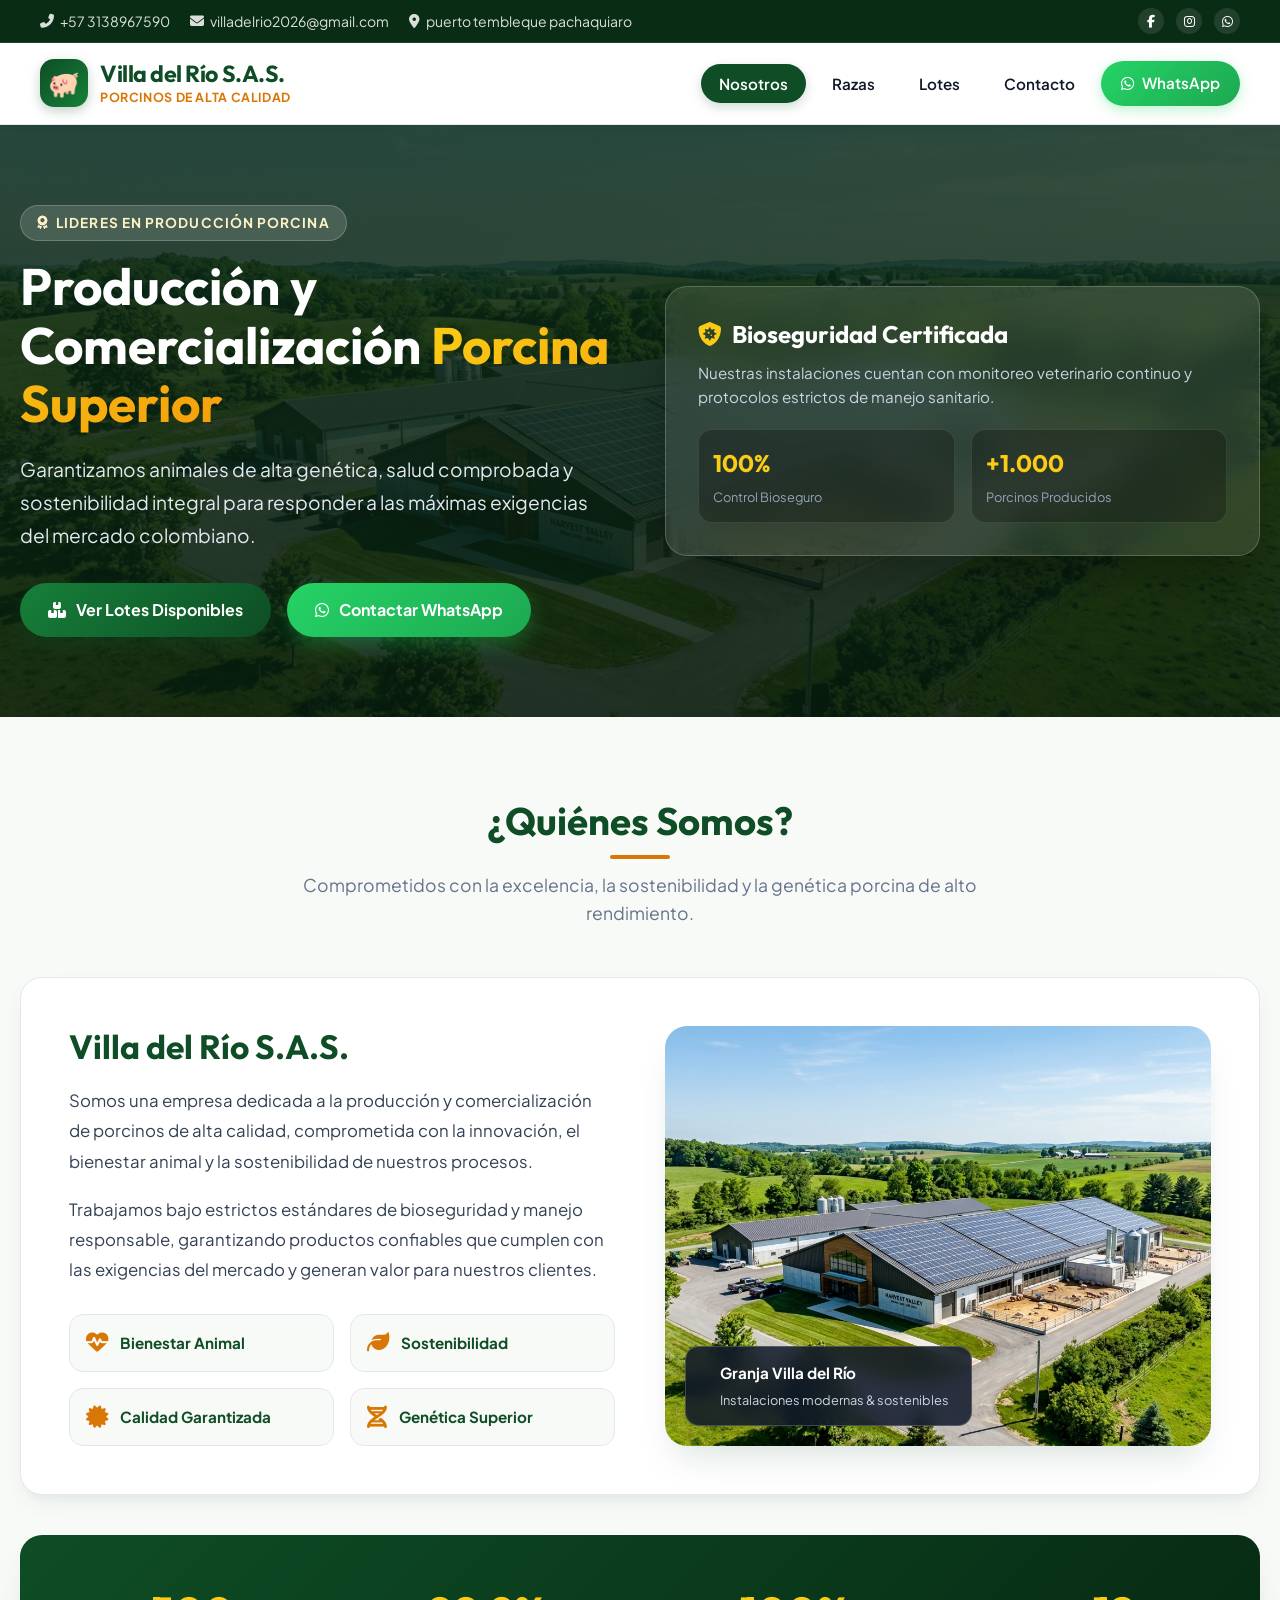
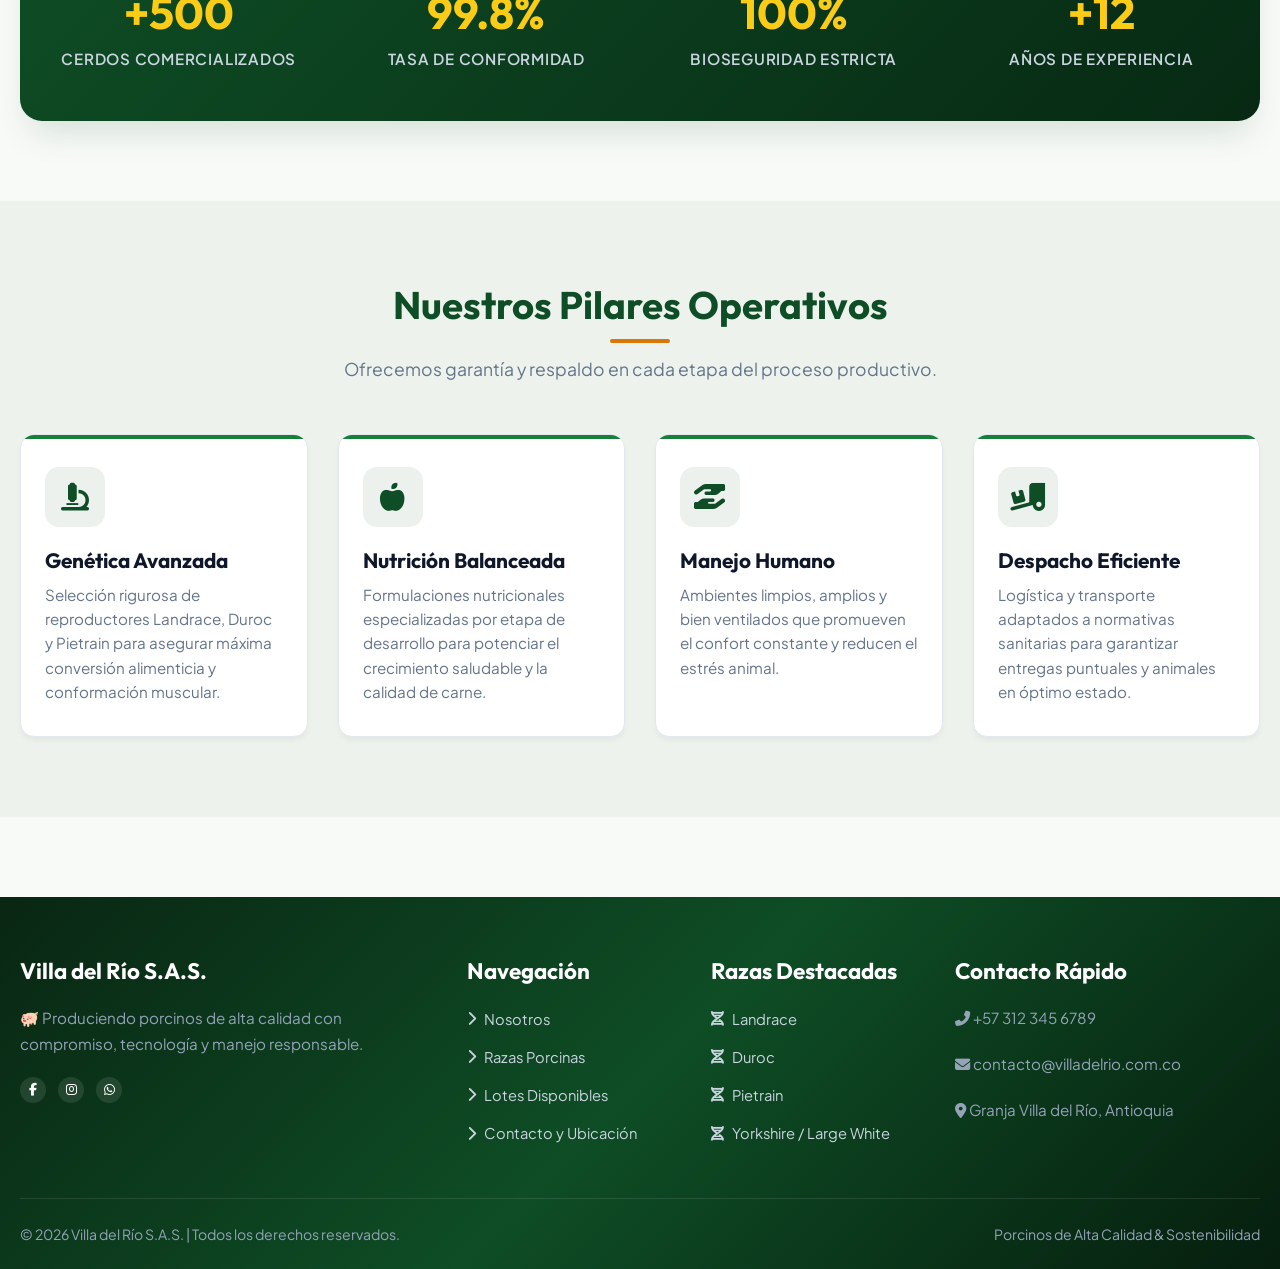
==== index.html @ c855280d "Add files via upload primera versión de la pagina de villa del rio" ====
<!DOCTYPE html>
<html lang="es">
<head>
    <meta charset="UTF-8">
    <meta name="viewport" content="width=device-width, initial-scale=1.0">
    <meta name="description" content="Villa del Río S.A.S. - Producción y comercialización de porcinos de alta calidad en Colombia. Comprometidos con el bienestar animal, la sostenibilidad y la bioseguridad.">
    <title>Villa del Río S.A.S. | Producción y Comercialización Porcina</title>
    
    <!-- Google Fonts & FontAwesome Icons -->
    <link rel="preconnect" href="https://fonts.googleapis.com">
    <link rel="preconnect" href="https://fonts.gstatic.com" crossorigin>
    <link href="https://fonts.googleapis.com/css2?family=Outfit:wght@400;500;600;700;800&family=Plus+Jakarta+Sans:wght@300;400;500;600;700;800&display=swap" rel="stylesheet">
    <link rel="stylesheet" href="https://cdnjs.cloudflare.com/ajax/libs/font-awesome/6.4.0/css/all.min.css">
    
    <!-- CSS Estilos -->
    <link rel="stylesheet" href="css/estilos.css">
</head>
<body>

    <!-- Barra Superior de Contacto -->
    <div class="top-bar">
        <div class="top-bar-container">
            <div class="top-info">
                <span><i class="fas fa-phone-alt"></i> +57 3138967590</span>
                <span><i class="fas fa-envelope"></i> villadelrio2026@gmail.com</span>
                <span><i class="fas fa-map-marker-alt"></i> puerto tembleque pachaquiaro</span>
            </div>
            <div class="top-social">
                <a href="https://facebook.com" target="_blank" aria-label="Facebook"><i class="fab fa-facebook-f"></i></a>
                <a href="https://instagram.com" target="_blank" aria-label="Instagram"><i class="fab fa-instagram"></i></a>
                <a href="https://wa.me/573138967590" target="_blank" aria-label="WhatsApp"><i class="fab fa-whatsapp"></i></a>
            </div>
        </div>
    </div>

    <!-- Navegación Principal -->
    <header class="site-header">
        <div class="nav-container">
            <a href="index.html" class="brand-logo">
                <div class="logo-icon">🐖</div>
                <div class="brand-text">
                    <h1>Villa del Río S.A.S.</h1>
                    <p>Porcinos de Alta Calidad</p>
                </div>
            </a>

            <button class="mobile-menu-btn" aria-label="Abrir Menú">
                <i class="fas fa-bars"></i>
            </button>

            <nav>
                <ul class="nav-links">
                    <li><a href="index.html" class="active">Nosotros</a></li>
                    <li><a href="razas.html">Razas</a></li>
                    <li><a href="lotes.html">Lotes</a></li>
                    <li><a href="contacto.html">Contacto</a></li>
                    <li><a href="https://wa.me/573138967590" class="nav-cta" target="_blank"><i class="fab fa-whatsapp"></i> WhatsApp</a></li>
                </ul>
            </nav>
        </div>
    </header>

    <!-- Sección Hero Principal -->
    <section class="hero">
        <div class="hero-container">
            <div class="hero-text">
                <div class="badge-tag"><i class="fas fa-award"></i> Lideres en Producción Porcina</div>
                <h1>Producción y Comercialización <span>Porcina Superior</span></h1>
                <p>Garantizamos animales de alta genética, salud comprobada y sostenibilidad integral para responder a las máximas exigencias del mercado colombiano.</p>
                
                <div class="hero-actions">
                    <a href="lotes.html" class="btn btn-primary"><i class="fas fa-boxes-stacked"></i> Ver Lotes Disponibles</a>
                    <a href="contacto.html" class="btn btn-whatsapp"><i class="fab fa-whatsapp"></i> Contactar WhatsApp</a>
                </div>
            </div>

            <div class="hero-card-preview">
                <h3><i class="fas fa-shield-virus" style="color: #facc15;"></i> Bioseguridad Certificada</h3>
                <p>Nuestras instalaciones cuentan con monitoreo veterinario continuo y protocolos estrictos de manejo sanitario.</p>
                
                <div class="hero-stats-mini">
                    <div class="stat-item-mini">
                        <strong>100%</strong>
                        <span>Control Bioseguro</span>
                    </div>
                    <div class="stat-item-mini">
                        <strong>+1.000</strong>
                        <span>Porcinos Producidos</span>
                    </div>
                </div>
            </div>
        </div>
    </section>

    <!-- Sección Quiénes Somos -->
    <section id="nosotros" class="section">
        <div class="container">
            <div class="titulo-seccion">
                <h2>¿Quiénes Somos?</h2>
                <p>Comprometidos con la excelencia, la sostenibilidad y la genética porcina de alto rendimiento.</p>
            </div>

            <div class="contenedor-nosotros">
                <div class="texto">
                    <h3>Villa del Río S.A.S.</h3>
                    <p>
                        Somos una empresa dedicada a la producción y comercialización de
                        porcinos de alta calidad, comprometida con la innovación, el
                        bienestar animal y la sostenibilidad de nuestros procesos.
                    </p>
                    <p>
                        Trabajamos bajo estrictos estándares de bioseguridad y manejo
                        responsable, garantizando productos confiables que cumplen con
                        las exigencias del mercado y generan valor para nuestros clientes.
                    </p>

                    <div class="valores">
                        <div class="valor">
                            <i class="fas fa-heart-pulse"></i>
                            <span>Bienestar Animal</span>
                        </div>
                        <div class="valor">
                            <i class="fas fa-leaf"></i>
                            <span>Sostenibilidad</span>
                        </div>
                        <div class="valor">
                            <i class="fas fa-certificate"></i>
                            <span>Calidad Garantizada</span>
                        </div>
                        <div class="valor">
                            <i class="fas fa-dna"></i>
                            <span>Genética Superior</span>
                        </div>
                    </div>
                </div>

                <div class="imagen-nosotros">
                    <img src="img/granja.jpg" alt="Instalaciones Villa del Río S.A.S.">
                    <div class="imagen-badge">
                        <i class="fas fa-farm"></i>
                        <div class="imagen-badge-text">
                            <strong>Granja Villa del Río</strong>
                            <span>Instalaciones modernas & sostenibles</span>
                        </div>
                    </div>
                </div>
            </div>

            <!-- Stats Counter Banner -->
            <div class="stats-banner">
                <div class="stats-grid">
                    <div class="stat-box">
                        <h3>+500</h3>
                        <p>Cerdos Comercializados</p>
                    </div>
                    <div class="stat-box">
                        <h3>99.8%</h3>
                        <p>Tasa de Conformidad</p>
                    </div>
                    <div class="stat-box">
                        <h3>100%</h3>
                        <p>Bioseguridad Estricta</p>
                    </div>
                    <div class="stat-box">
                        <h3>+12</h3>
                        <p>Años de Experiencia</p>
                    </div>
                </div>
            </div>
        </div>
    </section>

    <!-- Pilares de Excelencia -->
    <section class="section section-alt">
        <div class="container">
            <div class="titulo-seccion">
                <h2>Nuestros Pilares Operativos</h2>
                <p>Ofrecemos garantía y respaldo en cada etapa del proceso productivo.</p>
            </div>

            <div class="features-grid">
                <div class="feature-card">
                    <div class="feature-icon"><i class="fas fa-microscope"></i></div>
                    <h3>Genética Avanzada</h3>
                    <p>Selección rigurosa de reproductores Landrace, Duroc y Pietrain para asegurar máxima conversión alimenticia y conformación muscular.</p>
                </div>

                <div class="feature-card">
                    <div class="feature-icon"><i class="fas fa-apple-whole"></i></div>
                    <h3>Nutrición Balanceada</h3>
                    <p>Formulaciones nutricionales especializadas por etapa de desarrollo para potenciar el crecimiento saludable y la calidad de carne.</p>
                </div>

                <div class="feature-card">
                    <div class="feature-icon"><i class="fas fa-hand-holding-hand"></i></div>
                    <h3>Manejo Humano</h3>
                    <p>Ambientes limpios, amplios y bien ventilados que promueven el confort constante y reducen el estrés animal.</p>
                </div>

                <div class="feature-card">
                    <div class="feature-icon"><i class="fas fa-truck-ramp-box"></i></div>
                    <h3>Despacho Eficiente</h3>
                    <p>Logística y transporte adaptados a normativas sanitarias para garantizar entregas puntuales y animales en óptimo estado.</p>
                </div>
            </div>
        </div>
    </section>

    <!-- Footer -->
    <footer class="footer">
        <div class="footer-container">
            <div class="footer-col">
                <h3>Villa del Río S.A.S.</h3>
                <p>🐖 Produciendo porcinos de alta calidad con compromiso, tecnología y manejo responsable.</p>
                <div class="top-social">
                    <a href="https://facebook.com" target="_blank" aria-label="Facebook"><i class="fab fa-facebook-f"></i></a>
                    <a href="https://instagram.com" target="_blank" aria-label="Instagram"><i class="fab fa-instagram"></i></a>
                    <a href="https://wa.me/573123456789" target="_blank" aria-label="WhatsApp"><i class="fab fa-whatsapp"></i></a>
                </div>
            </div>

            <div class="footer-col">
                <h3>Navegación</h3>
                <ul class="footer-links">
                    <li><a href="index.html"><i class="fas fa-chevron-right"></i> Nosotros</a></li>
                    <li><a href="razas.html"><i class="fas fa-chevron-right"></i> Razas Porcinas</a></li>
                    <li><a href="lotes.html"><i class="fas fa-chevron-right"></i> Lotes Disponibles</a></li>
                    <li><a href="contacto.html"><i class="fas fa-chevron-right"></i> Contacto y Ubicación</a></li>
                </ul>
            </div>

            <div class="footer-col">
                <h3>Razas Destacadas</h3>
                <ul class="footer-links">
                    <li><a href="razas.html"><i class="fas fa-dna"></i> Landrace</a></li>
                    <li><a href="razas.html"><i class="fas fa-dna"></i> Duroc</a></li>
                    <li><a href="razas.html"><i class="fas fa-dna"></i> Pietrain</a></li>
                    <li><a href="razas.html"><i class="fas fa-dna"></i> Yorkshire / Large White</a></li>
                </ul>
            </div>

            <div class="footer-col">
                <h3>Contacto Rápido</h3>
                <p><i class="fas fa-phone-alt"></i> +57 312 345 6789</p>
                <p><i class="fas fa-envelope"></i> contacto@villadelrio.com.co</p>
                <p><i class="fas fa-location-dot"></i> Granja Villa del Río, Antioquia</p>
            </div>
        </div>

        <div class="footer-bottom">
            <p>© 2026 Villa del Río S.A.S. | Todos los derechos reservados.</p>
            <p>Porcinos de Alta Calidad & Sostenibilidad</p>
        </div>
    </footer>

    <!-- JS Main -->
    <script src="js/main.js"></script>
</body>
</html>
---- css/estilos.css ----
/* ==========================================================================
   Villa del Río S.A.S. - Sistema de Estilos Profesionales
   ========================================================================== */

@import url('https://fonts.googleapis.com/css2?family=Plus+Jakarta+Sans:wght@300;400;500;600;700;800&family=Outfit:wght@400;500;600;700;800&display=swap');

:root {
  --primary: #0e4d25;
  --primary-hover: #0a381b;
  --primary-light: #168039;
  --accent: #d97706;
  --accent-hover: #b45309;
  --accent-light: #fef3c7;
  --whatsapp: #25d366;
  --whatsapp-hover: #1da851;
  --bg-main: #f8faf7;
  --bg-card: #ffffff;
  --bg-alt: #edf3ec;
  --text-dark: #0f172a;
  --text-body: #334155;
  --text-muted: #64748b;
  --border-color: #e2e8f0;
  --radius-sm: 8px;
  --radius-md: 14px;
  --radius-lg: 22px;
  --radius-full: 9999px;
  --shadow-sm: 0 4px 6px -1px rgba(0, 0, 0, 0.05);
  --shadow-md: 0 10px 25px -5px rgba(14, 77, 37, 0.08), 0 8px 10px -6px rgba(0, 0, 0, 0.04);
  --shadow-lg: 0 20px 35px -10px rgba(14, 77, 37, 0.15);
  --transition: all 0.3s cubic-bezier(0.4, 0, 0.2, 1);
}

/* Reset & Basic Setup */
*, *::before, *::after {
  box-sizing: border-box;
  margin: 0;
  padding: 0;
}

html {
  scroll-behavior: smooth;
  font-size: 16px;
}

body {
  font-family: 'Plus Jakarta Sans', sans-serif;
  background-color: var(--bg-main);
  color: var(--text-body);
  line-height: 1.6;
  min-height: 100vh;
  display: flex;
  flex-direction: column;
  overflow-x: hidden;
}

h1, h2, h3, h4, h5, h6 {
  font-family: 'Outfit', sans-serif;
  color: var(--text-dark);
  font-weight: 700;
  line-height: 1.25;
}

a {
  text-decoration: none;
  color: inherit;
  transition: var(--transition);
}

img {
  max-width: 100%;
  height: auto;
  display: block;
}

/* Header & Top Bar */
.top-bar {
  background: #092c15;
  color: rgba(255, 255, 255, 0.85);
  font-size: 0.875rem;
  padding: 8px 0;
  border-bottom: 1px solid rgba(255, 255, 255, 0.1);
}

.top-bar-container {
  max-width: 1240px;
  margin: 0 auto;
  padding: 0 20px;
  display: flex;
  justify-content: space-between;
  align-items: center;
  flex-wrap: wrap;
  gap: 10px;
}

.top-info {
  display: flex;
  gap: 20px;
  align-items: center;
}

.top-info span {
  display: flex;
  align-items: center;
  gap: 6px;
}

.top-social {
  display: flex;
  gap: 12px;
}

.top-social a {
  width: 26px;
  height: 26px;
  border-radius: 50%;
  background: rgba(255, 255, 255, 0.1);
  display: inline-flex;
  align-items: center;
  justify-content: center;
  color: #fff;
  font-size: 0.8rem;
}

.top-social a:hover {
  background: var(--accent);
  transform: translateY(-2px);
}

/* Main Navigation Navbar */
.site-header {
  position: sticky;
  top: 0;
  z-index: 1000;
  background: rgba(255, 255, 255, 0.95);
  backdrop-filter: blur(12px);
  -webkit-backdrop-filter: blur(12px);
  box-shadow: var(--shadow-sm);
  border-bottom: 1px solid var(--border-color);
  transition: var(--transition);
}

.nav-container {
  max-width: 1240px;
  margin: 0 auto;
  padding: 16px 20px;
  display: flex;
  justify-content: space-between;
  align-items: center;
}

.brand-logo {
  display: flex;
  align-items: center;
  gap: 12px;
}

.brand-logo .logo-icon {
  width: 48px;
  height: 48px;
  background: linear-gradient(135deg, var(--primary) 0%, var(--primary-light) 100%);
  border-radius: var(--radius-md);
  display: flex;
  align-items: center;
  justify-content: center;
  font-size: 1.6rem;
  box-shadow: 0 4px 12px rgba(14, 77, 37, 0.25);
  color: #fff;
}

.brand-logo .brand-text {
  display: flex;
  flex-direction: column;
}

.brand-logo h1 {
  font-size: 1.45rem;
  color: var(--primary);
  letter-spacing: -0.02em;
  margin: 0;
}

.brand-logo p {
  font-size: 0.78rem;
  color: var(--accent);
  font-weight: 700;
  text-transform: uppercase;
  letter-spacing: 0.05em;
  margin: 0;
}

.nav-links {
  display: flex;
  align-items: center;
  gap: 8px;
  list-style: none;
}

.nav-links a {
  padding: 10px 18px;
  font-size: 0.95rem;
  font-weight: 600;
  color: var(--text-dark);
  border-radius: var(--radius-full);
}

.nav-links a:hover {
  color: var(--primary);
  background: rgba(14, 77, 37, 0.06);
}

.nav-links a.active {
  background: var(--primary);
  color: #ffffff;
  box-shadow: 0 4px 12px rgba(14, 77, 37, 0.2);
}

.nav-cta {
  background: linear-gradient(135deg, var(--whatsapp) 0%, var(--whatsapp-hover) 100%);
  color: white !important;
  display: inline-flex;
  align-items: center;
  gap: 8px;
  padding: 10px 20px !important;
  border-radius: var(--radius-full);
  box-shadow: 0 4px 14px rgba(37, 211, 102, 0.3);
}

.nav-cta:hover {
  transform: translateY(-2px);
  box-shadow: 0 6px 18px rgba(37, 211, 102, 0.4);
}

.mobile-menu-btn {
  display: none;
  background: none;
  border: none;
  font-size: 1.5rem;
  color: var(--primary);
  cursor: pointer;
  padding: 6px;
}

/* Page Banner / Hero Header for subpages */
.page-banner {
  background: linear-gradient(135deg, #072913 0%, var(--primary) 60%, #17542d 100%);
  color: white;
  padding: 60px 20px;
  text-align: center;
  position: relative;
  overflow: hidden;
}

.page-banner::before {
  content: "";
  position: absolute;
  top: 0; left: 0; right: 0; bottom: 0;
  background: radial-gradient(circle at 80% 20%, rgba(217, 119, 6, 0.15), transparent 50%);
  pointer-events: none;
}

.page-banner-content {
  max-width: 850px;
  margin: 0 auto;
  position: relative;
  z-index: 2;
}

.badge-tag {
  display: inline-flex;
  align-items: center;
  gap: 8px;
  background: rgba(255, 255, 255, 0.15);
  backdrop-filter: blur(8px);
  padding: 6px 16px;
  border-radius: var(--radius-full);
  font-size: 0.85rem;
  font-weight: 700;
  text-transform: uppercase;
  letter-spacing: 0.08em;
  color: #fef3c7;
  margin-bottom: 16px;
  border: 1px solid rgba(255, 255, 255, 0.2);
}

.page-banner h1 {
  font-size: 2.75rem;
  color: #ffffff;
  margin-bottom: 14px;
}

.page-banner p {
  font-size: 1.15rem;
  color: #cbd5e1;
  max-width: 650px;
  margin: 0 auto;
}

/* Hero Section (Index Home) */
.hero {
  position: relative;
  min-height: 540px;
  background: linear-gradient(rgba(11, 41, 21, 0.82), rgba(7, 28, 14, 0.88)), url('../img/granja.jpg') center/cover no-repeat;
  display: flex;
  align-items: center;
  color: white;
  padding: 80px 20px;
}

.hero-container {
  max-width: 1240px;
  margin: 0 auto;
  width: 100%;
  display: grid;
  grid-template-columns: 1fr 1fr;
  gap: 50px;
  align-items: center;
}

.hero-text h1 {
  font-size: 3.2rem;
  color: #ffffff;
  margin-bottom: 20px;
  line-height: 1.15;
}

.hero-text h1 span {
  color: #facc15;
  background: linear-gradient(135deg, #facc15, #f59e0b);
  -webkit-background-clip: text;
  -webkit-text-fill-color: transparent;
}

.hero-text p {
  font-size: 1.2rem;
  color: #e2e8f0;
  margin-bottom: 32px;
  line-height: 1.7;
}

.hero-actions {
  display: flex;
  gap: 16px;
  flex-wrap: wrap;
}

.btn {
  display: inline-flex;
  align-items: center;
  justify-content: center;
  gap: 10px;
  padding: 14px 28px;
  font-size: 1rem;
  font-weight: 700;
  border-radius: var(--radius-full);
  cursor: pointer;
  transition: var(--transition);
  border: none;
  outline: none;
}

.btn-primary {
  background: linear-gradient(135deg, var(--primary-light) 0%, var(--primary) 100%);
  color: white;
  box-shadow: 0 8px 20px rgba(14, 77, 37, 0.35);
}

.btn-primary:hover {
  transform: translateY(-3px);
  box-shadow: 0 12px 25px rgba(14, 77, 37, 0.45);
  background: linear-gradient(135deg, var(--primary) 0%, var(--primary-hover) 100%);
}

.btn-accent {
  background: linear-gradient(135deg, var(--accent) 0%, var(--accent-hover) 100%);
  color: white;
  box-shadow: 0 8px 20px rgba(217, 119, 6, 0.3);
}

.btn-accent:hover {
  transform: translateY(-3px);
  box-shadow: 0 12px 25px rgba(217, 119, 6, 0.4);
}

.btn-whatsapp {
  background: linear-gradient(135deg, var(--whatsapp) 0%, var(--whatsapp-hover) 100%);
  color: white;
  box-shadow: 0 8px 20px rgba(37, 211, 102, 0.3);
}

.btn-whatsapp:hover {
  transform: translateY(-3px);
  box-shadow: 0 12px 25px rgba(37, 211, 102, 0.45);
}

.btn-outline {
  background: rgba(255, 255, 255, 0.12);
  color: white;
  border: 2px solid rgba(255, 255, 255, 0.3);
  backdrop-filter: blur(6px);
}

.btn-outline:hover {
  background: rgba(255, 255, 255, 0.25);
  border-color: white;
  transform: translateY(-3px);
}

.hero-card-preview {
  background: rgba(255, 255, 255, 0.1);
  backdrop-filter: blur(16px);
  -webkit-backdrop-filter: blur(16px);
  border: 1px solid rgba(255, 255, 255, 0.2);
  border-radius: var(--radius-lg);
  padding: 32px;
  box-shadow: 0 25px 50px -12px rgba(0, 0, 0, 0.35);
}

.hero-card-preview h3 {
  color: #fff;
  font-size: 1.5rem;
  margin-bottom: 12px;
  display: flex;
  align-items: center;
  gap: 10px;
}

.hero-card-preview p {
  color: #cbd5e1;
  font-size: 0.95rem;
  margin-bottom: 20px;
}

.hero-stats-mini {
  display: grid;
  grid-template-columns: 1fr 1fr;
  gap: 16px;
}

.stat-item-mini {
  background: rgba(0, 0, 0, 0.25);
  padding: 14px;
  border-radius: var(--radius-md);
  border: 1px solid rgba(255, 255, 255, 0.1);
}

.stat-item-mini strong {
  display: block;
  font-size: 1.5rem;
  color: #facc15;
  font-family: 'Outfit', sans-serif;
}

.stat-item-mini span {
  font-size: 0.8rem;
  color: #94a3b8;
}

/* General Layout Sections */
.section {
  padding: 80px 20px;
}

.section-alt {
  background-color: var(--bg-alt);
}

.container {
  max-width: 1240px;
  margin: 0 auto;
}

.titulo-seccion {
  text-align: center;
  max-width: 750px;
  margin: 0 auto 50px auto;
}

.titulo-seccion h2 {
  font-size: 2.4rem;
  color: var(--primary);
  margin-bottom: 12px;
  position: relative;
  display: inline-block;
}

.titulo-seccion h2::after {
  content: "";
  display: block;
  width: 60px;
  height: 4px;
  background: var(--accent);
  margin: 10px auto 0 auto;
  border-radius: 2px;
}

.titulo-seccion p {
  font-size: 1.1rem;
  color: var(--text-muted);
}

/* Nosotros Section */
.contenedor-nosotros {
  display: grid;
  grid-template-columns: 1fr 1fr;
  gap: 50px;
  align-items: center;
  background: var(--bg-card);
  border-radius: var(--radius-lg);
  padding: 48px;
  box-shadow: var(--shadow-md);
  border: 1px solid var(--border-color);
}

.texto h3 {
  font-size: 2.1rem;
  color: var(--primary);
  margin-bottom: 18px;
}

.texto p {
  font-size: 1.05rem;
  color: var(--text-body);
  line-height: 1.8;
  margin-bottom: 18px;
}

.valores {
  display: grid;
  grid-template-columns: repeat(auto-fit, minmax(180px, 1fr));
  gap: 16px;
  margin-top: 28px;
}

.valor {
  background: var(--bg-main);
  border: 1px solid var(--border-color);
  padding: 16px;
  border-radius: var(--radius-md);
  display: flex;
  align-items: center;
  gap: 12px;
  font-weight: 700;
  color: var(--primary);
  font-size: 0.95rem;
  transition: var(--transition);
}

.valor:hover {
  background: var(--primary);
  color: white;
  transform: translateY(-3px);
  box-shadow: var(--shadow-sm);
}

.valor i {
  font-size: 1.4rem;
  color: var(--accent);
}

.valor:hover i {
  color: #facc15;
}

.imagen-nosotros {
  position: relative;
  border-radius: var(--radius-lg);
  overflow: hidden;
  box-shadow: var(--shadow-lg);
}

.imagen-nosotros img {
  width: 100%;
  height: 420px;
  object-fit: cover;
  transition: transform 0.5s ease;
}

.imagen-nosotros:hover img {
  transform: scale(1.04);
}

.imagen-badge {
  position: absolute;
  bottom: 20px;
  left: 20px;
  background: rgba(15, 23, 42, 0.85);
  backdrop-filter: blur(8px);
  color: white;
  padding: 14px 22px;
  border-radius: var(--radius-md);
  display: flex;
  align-items: center;
  gap: 12px;
  border: 1px solid rgba(255, 255, 255, 0.2);
}

.imagen-badge i {
  font-size: 1.8rem;
  color: #facc15;
}

.imagen-badge-text strong {
  display: block;
  font-size: 0.95rem;
}

.imagen-badge-text span {
  font-size: 0.8rem;
  color: #cbd5e1;
}

/* Features Grid */
.features-grid {
  display: grid;
  grid-template-columns: repeat(auto-fit, minmax(280px, 1fr));
  gap: 30px;
}

.feature-card {
  background: var(--bg-card);
  padding: 32px 24px;
  border-radius: var(--radius-md);
  box-shadow: var(--shadow-sm);
  border: 1px solid var(--border-color);
  transition: var(--transition);
  position: relative;
  overflow: hidden;
}

.feature-card::before {
  content: "";
  position: absolute;
  top: 0; left: 0;
  width: 100%;
  height: 4px;
  background: var(--primary-light);
  transition: var(--transition);
}

.feature-card:hover {
  transform: translateY(-6px);
  box-shadow: var(--shadow-md);
}

.feature-card:hover::before {
  background: var(--accent);
}

.feature-icon {
  width: 60px;
  height: 60px;
  background: rgba(14, 77, 37, 0.08);
  color: var(--primary);
  border-radius: var(--radius-md);
  display: flex;
  align-items: center;
  justify-content: center;
  font-size: 1.75rem;
  margin-bottom: 20px;
}

.feature-card h3 {
  font-size: 1.3rem;
  margin-bottom: 10px;
}

.feature-card p {
  color: var(--text-muted);
  font-size: 0.95rem;
}

/* Filter Controls */
.filter-container {
  display: flex;
  justify-content: center;
  gap: 12px;
  flex-wrap: wrap;
  margin-bottom: 40px;
}

.filter-btn {
  padding: 10px 22px;
  background: var(--bg-card);
  border: 1px solid var(--border-color);
  border-radius: var(--radius-full);
  font-family: inherit;
  font-size: 0.9rem;
  font-weight: 600;
  color: var(--text-body);
  cursor: pointer;
  transition: var(--transition);
}

.filter-btn:hover {
  border-color: var(--primary);
  color: var(--primary);
}

.filter-btn.active {
  background: var(--primary);
  color: white;
  border-color: var(--primary);
  box-shadow: 0 4px 12px rgba(14, 77, 37, 0.2);
}

/* Cards Grid (Razas & Lotes) */
.contenedor-razas, .contenedor-lotes {
  display: grid;
  grid-template-columns: repeat(auto-fill, minmax(350px, 1fr));
  gap: 32px;
}

.card-raza, .card-lote {
  background: var(--bg-card);
  border-radius: var(--radius-lg);
  overflow: hidden;
  box-shadow: var(--shadow-sm);
  border: 1px solid var(--border-color);
  transition: var(--transition);
  display: flex;
  flex-direction: column;
}

.card-raza:hover, .card-lote:hover {
  transform: translateY(-8px);
  box-shadow: var(--shadow-md);
}

.card-image-wrapper {
  position: relative;
  height: 240px;
  overflow: hidden;
}

.card-image-wrapper img {
  width: 100%;
  height: 100%;
  object-fit: cover;
  transition: transform 0.6s ease;
}

.card-raza:hover .card-image-wrapper img,
.card-lote:hover .card-image-wrapper img {
  transform: scale(1.08);
}

.card-badge {
  position: absolute;
  top: 16px;
  right: 16px;
  background: rgba(15, 23, 42, 0.85);
  backdrop-filter: blur(6px);
  color: white;
  padding: 6px 14px;
  border-radius: var(--radius-full);
  font-size: 0.78rem;
  font-weight: 700;
  letter-spacing: 0.04em;
  text-transform: uppercase;
}

.card-badge.badge-available {
  background: rgba(37, 211, 102, 0.9);
  color: #064e3b;
}

.card-badge.badge-reserved {
  background: rgba(217, 119, 6, 0.9);
  color: #78350f;
}

.card-badge.badge-upcoming {
  background: rgba(59, 130, 246, 0.9);
  color: #1e3a8a;
}

.contenido-card {
  padding: 28px;
  display: flex;
  flex-direction: column;
  flex-grow: 1;
}

.contenido-card h3 {
  font-size: 1.5rem;
  color: var(--primary);
  margin-bottom: 12px;
  display: flex;
  justify-content: space-between;
  align-items: center;
}

.contenido-card .subtitle-tag {
  font-size: 0.82rem;
  color: var(--accent);
  font-weight: 700;
  text-transform: uppercase;
  margin-bottom: 12px;
  display: block;
}

.contenido-card p {
  color: var(--text-body);
  font-size: 0.96rem;
  line-height: 1.6;
  margin-bottom: 20px;
}

.specs-list {
  list-style: none;
  background: var(--bg-main);
  padding: 16px;
  border-radius: var(--radius-md);
  margin-bottom: 24px;
  border: 1px solid var(--border-color);
}

.specs-list li {
  display: flex;
  justify-content: space-between;
  align-items: center;
  padding: 8px 0;
  font-size: 0.9rem;
  color: var(--text-dark);
  border-bottom: 1px dashed var(--border-color);
}

.specs-list li:last-child {
  border-bottom: none;
  padding-bottom: 0;
}

.specs-list li:first-child {
  padding-top: 0;
}

.specs-list li strong {
  color: var(--text-muted);
  font-weight: 500;
  display: flex;
  align-items: center;
  gap: 8px;
}

.specs-list li span {
  font-weight: 700;
  color: var(--primary);
}

.bullets-list {
  list-style: none;
  margin-bottom: 24px;
}

.bullets-list li {
  display: flex;
  align-items: flex-start;
  gap: 10px;
  margin-bottom: 10px;
  font-size: 0.93rem;
}

.bullets-list li i {
  color: var(--primary-light);
  margin-top: 4px;
}

.card-actions {
  margin-top: auto;
  display: flex;
  gap: 12px;
}

.card-actions .btn {
  width: 100%;
  padding: 12px;
  font-size: 0.9rem;
}

/* Contact Page Layout */
.contact-grid {
  display: grid;
  grid-template-columns: 1fr 1fr;
  gap: 40px;
}

.contact-card {
  background: var(--bg-card);
  border-radius: var(--radius-lg);
  padding: 40px;
  box-shadow: var(--shadow-md);
  border: 1px solid var(--border-color);
}

.contact-card h3 {
  font-size: 1.75rem;
  color: var(--primary);
  margin-bottom: 10px;
}

.contact-card p.subtitle {
  color: var(--text-muted);
  margin-bottom: 30px;
}

/* Contact Form */
.form-group {
  margin-bottom: 20px;
}

.form-group label {
  display: block;
  font-size: 0.9rem;
  font-weight: 700;
  color: var(--text-dark);
  margin-bottom: 8px;
}

.form-control {
  width: 100%;
  padding: 14px 18px;
  font-family: inherit;
  font-size: 0.95rem;
  background: var(--bg-main);
  border: 1px solid var(--border-color);
  border-radius: var(--radius-md);
  color: var(--text-dark);
  transition: var(--transition);
}

.form-control:focus {
  outline: none;
  border-color: var(--primary);
  background: #ffffff;
  box-shadow: 0 0 0 4px rgba(14, 77, 37, 0.1);
}

textarea.form-control {
  resize: vertical;
  min-height: 120px;
}

.contact-info-list {
  display: flex;
  flex-direction: column;
  gap: 24px;
  margin-bottom: 36px;
}

.info-item {
  display: flex;
  gap: 18px;
  align-items: flex-start;
}

.info-icon {
  width: 48px;
  height: 48px;
  background: rgba(14, 77, 37, 0.08);
  color: var(--primary);
  border-radius: var(--radius-md);
  display: flex;
  align-items: center;
  justify-content: center;
  font-size: 1.3rem;
  flex-shrink: 0;
}

.info-details h4 {
  font-size: 1.05rem;
  margin-bottom: 4px;
}

.info-details p {
  color: var(--text-muted);
  font-size: 0.95rem;
}

/* Social Media Grid Buttons */
.social-section {
  margin-bottom: 36px;
}

.social-section h4 {
  font-size: 1.1rem;
  margin-bottom: 16px;
  color: var(--text-dark);
}

.social-buttons-grid {
  display: grid;
  grid-template-columns: 1fr 1fr;
  gap: 14px;
}

.social-btn-card {
  display: flex;
  align-items: center;
  gap: 12px;
  padding: 14px 18px;
  border-radius: var(--radius-md);
  color: white;
  font-weight: 700;
  font-size: 0.92rem;
  box-shadow: var(--shadow-sm);
  transition: var(--transition);
}

.social-btn-card:hover {
  transform: translateY(-4px);
  box-shadow: var(--shadow-md);
  color: white;
}

.social-btn-card i {
  font-size: 1.4rem;
}

.social-btn-wa {
  background: linear-gradient(135deg, #25d366 0%, #128c7e 100%);
}

.social-btn-fb {
  background: linear-gradient(135deg, #1877f2 0%, #0d52ab 100%);
}

.social-btn-ig {
  background: linear-gradient(135deg, #e1306c 0%, #c13584 50%, #833ab4 100%);
}

.social-btn-yt {
  background: linear-gradient(135deg, #ff0000 0%, #b30000 100%);
}

/* Map Embed Wrapper */
.map-wrapper {
  border-radius: var(--radius-md);
  overflow: hidden;
  border: 1px solid var(--border-color);
  box-shadow: var(--shadow-sm);
  height: 260px;
}

.map-wrapper iframe {
  width: 100%;
  height: 100%;
  border: none;
}

/* Stats Counter Bar */
.stats-banner {
  background: linear-gradient(135deg, var(--primary) 0%, #072913 100%);
  color: white;
  padding: 50px 20px;
  border-radius: var(--radius-lg);
  margin-top: 40px;
  box-shadow: var(--shadow-lg);
}

.stats-grid {
  display: grid;
  grid-template-columns: repeat(auto-fit, minmax(200px, 1fr));
  gap: 30px;
  text-align: center;
}

.stat-box h3 {
  font-size: 2.8rem;
  color: #facc15;
  margin-bottom: 6px;
}

.stat-box p {
  font-size: 0.95rem;
  color: #cbd5e1;
  font-weight: 600;
  text-transform: uppercase;
  letter-spacing: 0.05em;
}

/* Footer styling */
.footer {
  background: linear-gradient(135deg, #092613 0%, #0e4d25 50%, #061e0e 100%);
  color: #fff;
  padding: 60px 20px 24px 20px;
  margin-top: 80px;
  position: relative;
  overflow: hidden;
}

.footer-container {
  max-width: 1240px;
  margin: 0 auto;
  display: grid;
  grid-template-columns: 2fr 1fr 1fr 1.5fr;
  gap: 40px;
  margin-bottom: 40px;
}

.footer-col h3 {
  color: #fff;
  font-size: 1.4rem;
  margin-bottom: 20px;
}

.footer-col p {
  color: #94a3b8;
  font-size: 0.95rem;
  line-height: 1.7;
  margin-bottom: 20px;
}

.footer-links {
  list-style: none;
}

.footer-links li {
  margin-bottom: 12px;
}

.footer-links a {
  color: #cbd5e1;
  font-size: 0.92rem;
  display: inline-flex;
  align-items: center;
  gap: 8px;
}

.footer-links a:hover {
  color: #facc15;
  transform: translateX(4px);
}

.footer-bottom {
  max-width: 1240px;
  margin: 0 auto;
  padding-top: 24px;
  border-top: 1px solid rgba(255, 255, 255, 0.1);
  display: flex;
  justify-content: space-between;
  align-items: center;
  flex-wrap: wrap;
  gap: 16px;
  font-size: 0.88rem;
  color: #94a3b8;
}

/* Responsive Media Queries */
@media (max-width: 992px) {
  .hero-container, .contenedor-nosotros, .contact-grid {
    grid-template-columns: 1fr;
  }
  
  .footer-container {
    grid-template-columns: 1fr 1fr;
  }
}

@media (max-width: 768px) {
  .nav-links {
    display: none;
    position: absolute;
    top: 100%;
    left: 0; right: 0;
    background: #ffffff;
    flex-direction: column;
    padding: 20px;
    box-shadow: var(--shadow-md);
    border-bottom: 1px solid var(--border-color);
  }

  .nav-links.show {
    display: flex;
  }

  .mobile-menu-btn {
    display: block;
  }

  .page-banner h1 {
    font-size: 2rem;
  }

  .hero-text h1 {
    font-size: 2.2rem;
  }

  .contenedor-razas, .contenedor-lotes {
    grid-template-columns: 1fr;
  }

  .footer-container {
    grid-template-columns: 1fr;
  }

  .social-buttons-grid {
    grid-template-columns: 1fr;
  }
}
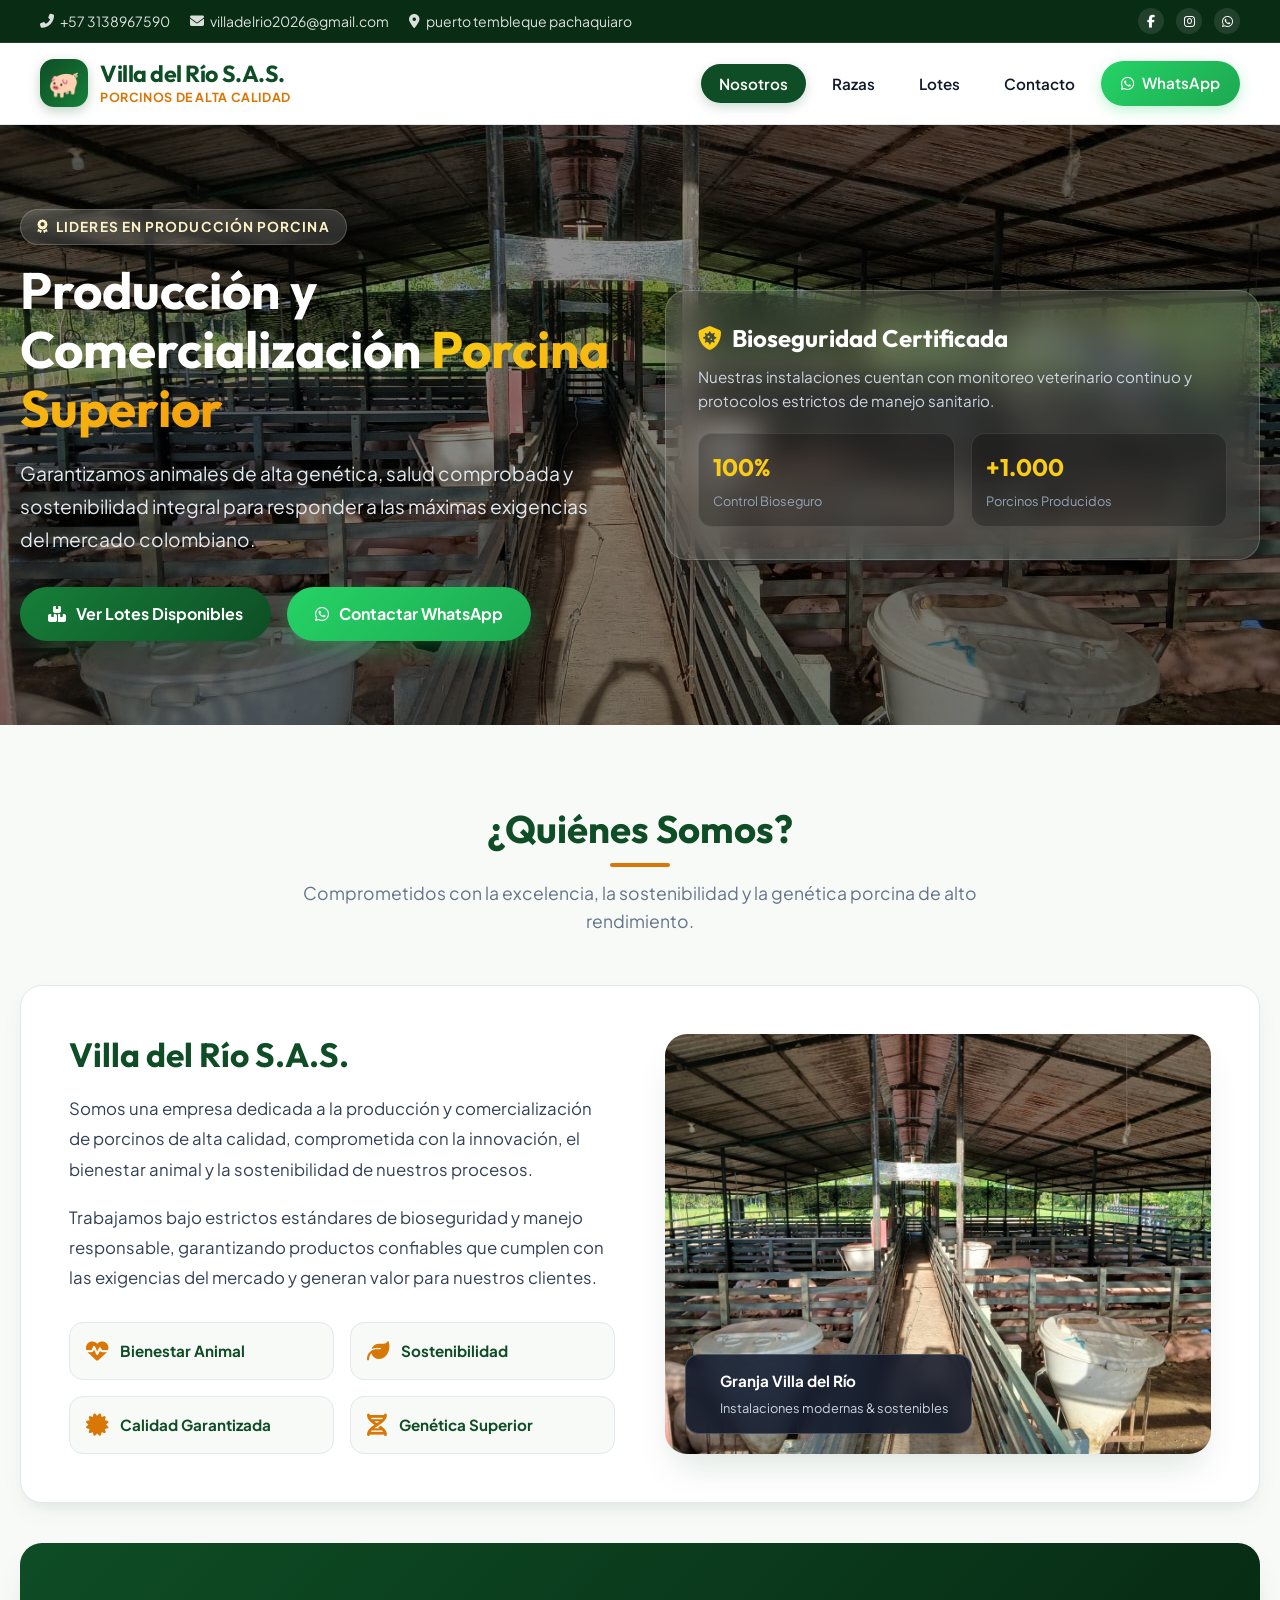
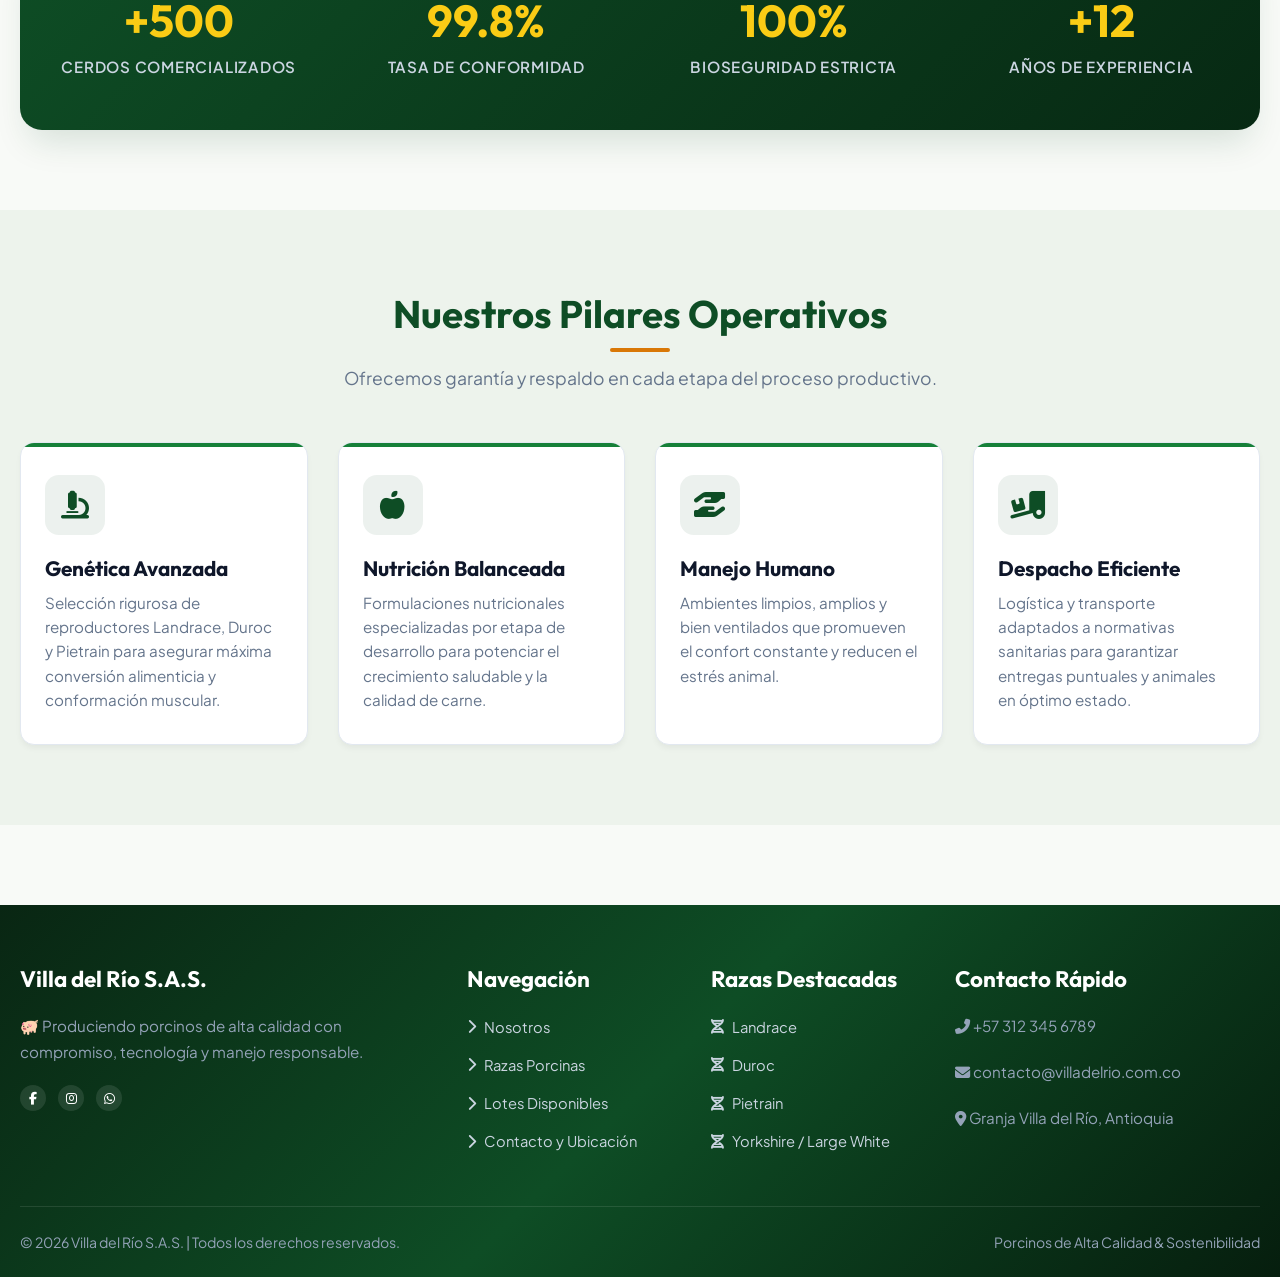
==== commit 729192da: "Actualización" ====
--- a/index.html
+++ b/index.html
@@ -62,6 +62,7 @@
 
     <!-- Sección Hero Principal -->
     <section class="hero">
+        
         <div class="hero-container">
             <div class="hero-text">
                 <div class="badge-tag"><i class="fas fa-award"></i> Lideres en Producción Porcina</div>
@@ -135,7 +136,7 @@
                 </div>
 
                 <div class="imagen-nosotros">
-                    <img src="img/granja.jpg" alt="Instalaciones Villa del Río S.A.S.">
+                    <img src="img/granja.jpeg" alt="Instalaciones Villa del Río S.A.S.">
                     <div class="imagen-badge">
                         <i class="fas fa-farm"></i>
                         <div class="imagen-badge-text">
--- a/css/estilos.css
+++ b/css/estilos.css
@@ -1,6 +1,4 @@
-/* ==========================================================================
-   Villa del Río S.A.S. - Sistema de Estilos Profesionales
-   ========================================================================== */
+
 
 @import url('https://fonts.googleapis.com/css2?family=Plus+Jakarta+Sans:wght@300;400;500;600;700;800&family=Outfit:wght@400;500;600;700;800&display=swap');
 
@@ -30,7 +28,6 @@
   --transition: all 0.3s cubic-bezier(0.4, 0, 0.2, 1);
 }
 
-/* Reset & Basic Setup */
 *, *::before, *::after {
   box-sizing: border-box;
   margin: 0;
@@ -296,14 +293,26 @@
 }
 
 /* Hero Section (Index Home) */
+/* Hero Section (Index Home) */
 .hero {
-  position: relative;
-  min-height: 540px;
-  background: linear-gradient(rgba(11, 41, 21, 0.82), rgba(7, 28, 14, 0.88)), url('../img/granja.jpg') center/cover no-repeat;
-  display: flex;
-  align-items: center;
-  color: white;
-  padding: 80px 20px;
+    position: relative;
+    min-height: 600px;
+
+    background:
+        linear-gradient(
+            rgba(0, 0, 0, 0.40),
+            rgba(0, 0, 0, 0.55)
+        ),
+        url('../img/granja.jpeg');
+
+    background-size: cover;
+    background-position: center center;
+    background-repeat: no-repeat;
+
+    display: flex;
+    align-items: center;
+    color: white;
+    padding: 80px 20px;
 }
 
 .hero-container {
@@ -765,8 +774,8 @@
 }
 
 .card-badge.badge-reserved {
-  background: rgba(217, 119, 6, 0.9);
-  color: #78350f;
+  background: rgba(37, 211, 106, 0.9);
+  color: #064e3b;
 }
 
 .card-badge.badge-upcoming {
